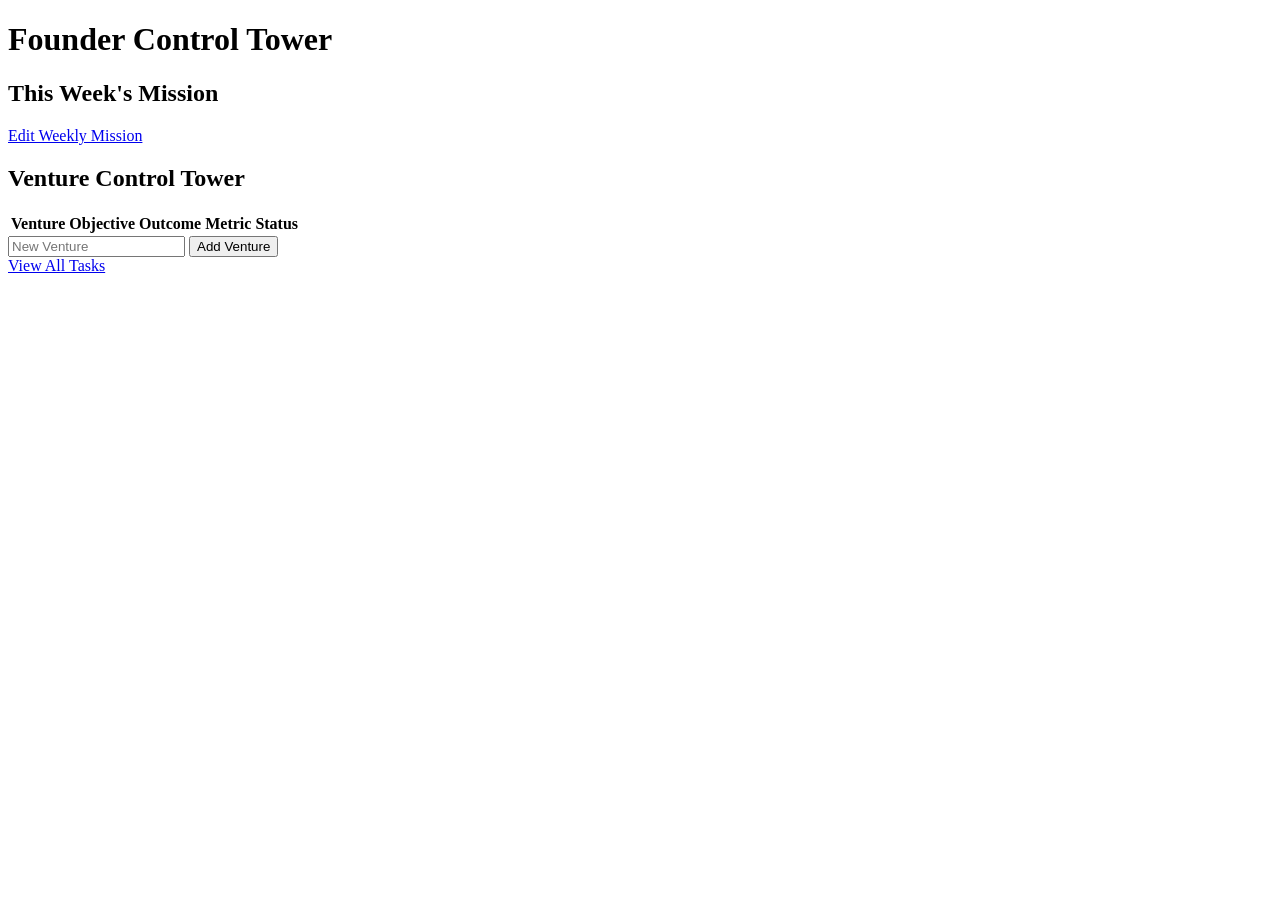
==== index.html @ 8a1f5fe3 "Create index.html" ====
<!DOCTYPE html>
<html>
<head>
<meta name="viewport" content="width=device-width,initial-scale=1">
<title>Founder Control Tower</title>
<link rel="stylesheet" href="css/style.css">
</head>

<body>

<h1>Founder Control Tower</h1>

<section>
<h2>This Week's Mission</h2>
<ul id="missionList"></ul>
<a href="weekly.html">Edit Weekly Mission</a>
</section>

<section>
<h2>Venture Control Tower</h2>

<table>
<thead>
<tr>
<th>Venture</th>
<th>Objective</th>
<th>Outcome</th>
<th>Metric</th>
<th>Status</th>
</tr>
</thead>

<tbody id="ventureTable"></tbody>

</table>

<input id="ventureName" placeholder="New Venture">
<button onclick="addVenture()">Add Venture</button>

</section>

<a href="tasks.html">View All Tasks</a>

<script type="module" src="js/dashboard.js"></script>

</body>
</html>
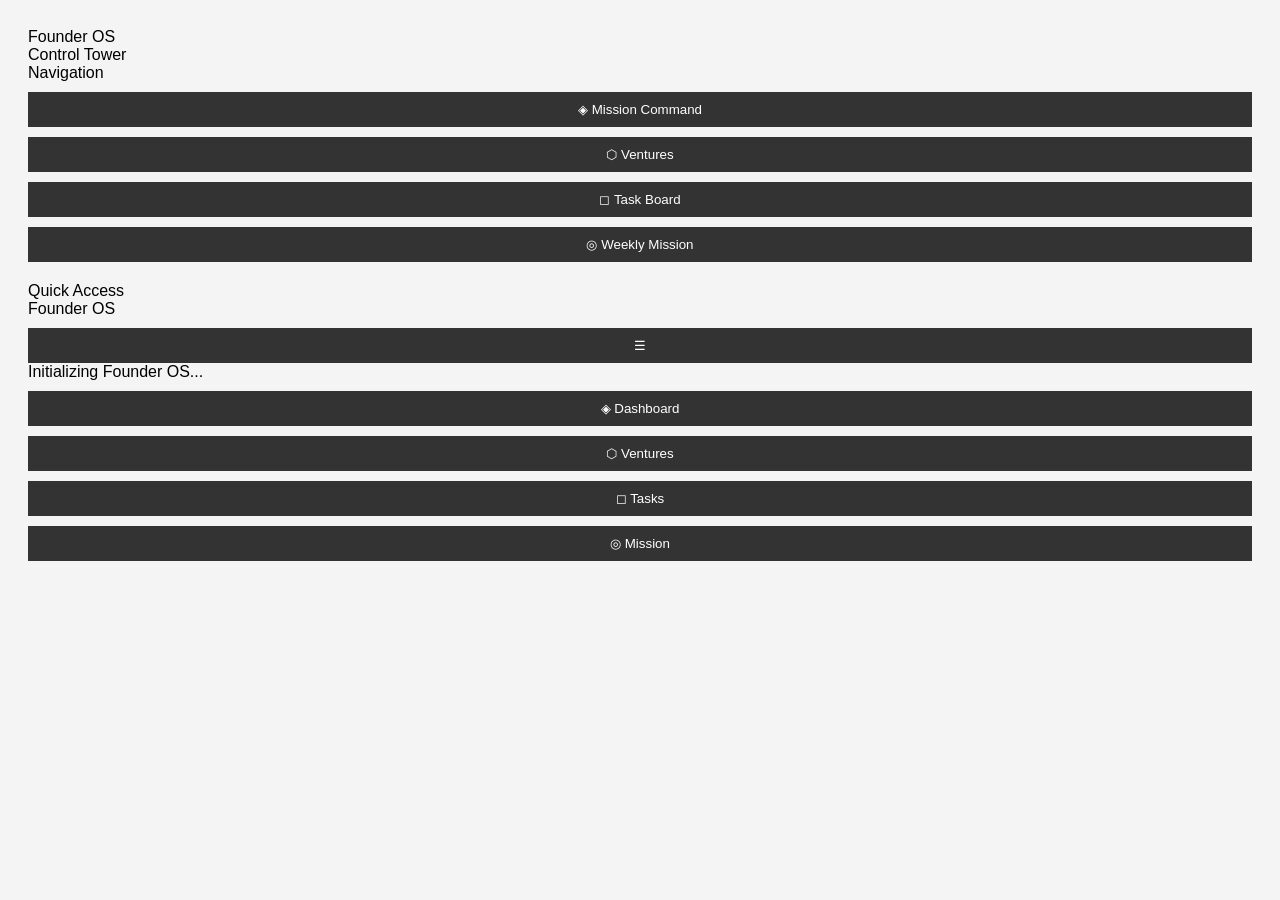
==== commit 1ee2e9a1: "Update index.html" ====
--- a/index.html
+++ b/index.html
@@ -1,47 +1,137 @@
 <!DOCTYPE html>
-<html>
+<html lang="en">
 <head>
-<meta name="viewport" content="width=device-width,initial-scale=1">
-<title>Founder Control Tower</title>
-<link rel="stylesheet" href="css/style.css">
+  <meta charset="UTF-8" />
+  <meta name="viewport" content="width=device-width, initial-scale=1.0" />
+  <title>Founder OS — Control Tower</title>
+  <meta name="description" content="Your personal founder operating system. Mission command, venture tracking, task management." />
+  <link rel="stylesheet" href="css/style.css" />
+  <link rel="icon" type="image/svg+xml" href="data:image/svg+xml,<svg xmlns='http://www.w3.org/2000/svg' viewBox='0 0 32 32'><rect width='32' height='32' rx='6' fill='%2300ff9d'/><text x='50%25' y='50%25' dominant-baseline='central' text-anchor='middle' font-size='20' font-family='monospace' font-weight='bold' fill='%23000'>◈</text></svg>" />
 </head>
-
 <body>
 
-<h1>Founder Control Tower</h1>
+  <div class="app-layout">
 
-<section>
-<h2>This Week's Mission</h2>
-<ul id="missionList"></ul>
-<a href="weekly.html">Edit Weekly Mission</a>
-</section>
+    <!-- ── Sidebar ─────────────────────────────────────────────────────────── -->
+    <aside class="sidebar" id="sidebar">
 
-<section>
-<h2>Venture Control Tower</h2>
+      <div class="sidebar-brand">
+        <div class="sidebar-brand-tag">Founder OS</div>
+        <div class="sidebar-brand-name">Control Tower</div>
+      </div>
 
-<table>
-<thead>
-<tr>
-<th>Venture</th>
-<th>Objective</th>
-<th>Outcome</th>
-<th>Metric</th>
-<th>Status</th>
-</tr>
-</thead>
+      <nav class="sidebar-nav">
 
-<tbody id="ventureTable"></tbody>
+        <div class="sidebar-section-label">Navigation</div>
 
-</table>
+        <button class="nav-item active" data-page="dashboard">
+          <span class="nav-icon">◈</span>
+          Mission Command
+        </button>
 
-<input id="ventureName" placeholder="New Venture">
-<button onclick="addVenture()">Add Venture</button>
+        <button class="nav-item" data-page="ventures">
+          <span class="nav-icon">⬡</span>
+          Ventures
+        </button>
 
-</section>
+        <button class="nav-item" data-page="tasks">
+          <span class="nav-icon">◻</span>
+          Task Board
+        </button>
 
-<a href="tasks.html">View All Tasks</a>
+        <button class="nav-item" data-page="mission">
+          <span class="nav-icon">◎</span>
+          Weekly Mission
+        </button>
 
-<script type="module" src="js/dashboard.js"></script>
+        <div class="sidebar-section-label" style="margin-top:20px;">Quick Access</div>
+
+        <!-- Venture Quick Links - populated by JS -->
+        <div id="quickVentureLinks"></div>
+
+      </nav>
+
+      <div class="sidebar-footer">
+        <div class="date-label" id="sidebarDate"></div>
+      </div>
+
+    </aside>
+
+    <!-- ── Sidebar Overlay (mobile) ───────────────────────────────────────── -->
+    <div class="sidebar-overlay" id="sidebarOverlay" style="display:none;"></div>
+
+    <!-- ── Mobile Top Bar ─────────────────────────────────────────────────── -->
+    <div class="mobile-topbar">
+      <span class="mobile-brand">Founder OS</span>
+      <button class="hamburger" id="menuBtn">☰</button>
+    </div>
+
+    <!-- ── Main Content ───────────────────────────────────────────────────── -->
+    <main class="main-content">
+      <div id="firebaseBanner"></div>
+      <div id="mainContent">
+        <div class="loading-state">
+          <div class="spinner"></div>
+          <span>Initializing Founder OS...</span>
+        </div>
+      </div>
+    </main>
+
+  </div>
+
+  <!-- ── Mobile Bottom Nav ──────────────────────────────────────────────────── -->
+  <nav class="mobile-nav">
+    <div class="mobile-nav-items">
+      <button class="mobile-nav-item active" data-page="dashboard">
+        <span class="mobile-nav-icon">◈</span>
+        Dashboard
+      </button>
+      <button class="mobile-nav-item" data-page="ventures">
+        <span class="mobile-nav-icon">⬡</span>
+        Ventures
+      </button>
+      <button class="mobile-nav-item" data-page="tasks">
+        <span class="mobile-nav-icon">◻</span>
+        Tasks
+      </button>
+      <button class="mobile-nav-item" data-page="mission">
+        <span class="mobile-nav-icon">◎</span>
+        Mission
+      </button>
+    </div>
+  </nav>
+
+  <!-- ── Toast Container ───────────────────────────────────────────────────── -->
+  <div class="toast-container" id="toastContainer"></div>
+
+  <!-- ── App Entry ─────────────────────────────────────────────────────────── -->
+  <script type="module" src="js/app.js"></script>
+
+  <!-- ── Load Quick Venture Links after a tick ─────────────────────────────── -->
+  <script type="module">
+    import DB from "./js/db.js";
+    import { navigate } from "./js/app.js";
+
+    async function populateQuickLinks() {
+      try {
+        const ventures = await DB.getVentures();
+        const container = document.getElementById("quickVentureLinks");
+        if (!container) return;
+        container.innerHTML = ventures.slice(0, 5).map(v => `
+          <button class="nav-item" data-vid="${v.id}" style="font-size:12px;padding:7px 12px;">
+            <span class="nav-icon" style="font-size:10px;">→</span>
+            ${v.name}
+          </button>
+        `).join("");
+        container.querySelectorAll("[data-vid]").forEach(btn => {
+          btn.addEventListener("click", () => navigate("board", btn.dataset.vid));
+        });
+      } catch {}
+    }
+
+    // Populate after app initializes
+    setTimeout(populateQuickLinks, 800);
+  </script>
 
 </body>
 </html>
--- a/css/style.css
+++ b/css/style.css
@@ -0,0 +1,43 @@
+body{
+font-family:Arial;
+padding:20px;
+background:#f4f4f4;
+}
+
+h1,h2{
+color:#222;
+}
+
+table{
+width:100%;
+background:white;
+border-collapse:collapse;
+margin-top:10px;
+}
+
+th,td{
+padding:10px;
+border:1px solid #ddd;
+}
+
+input,button,textarea{
+padding:10px;
+margin-top:10px;
+width:100%;
+}
+
+button{
+background:#333;
+color:white;
+border:none;
+}
+
+ul{
+background:white;
+padding:10px;
+}
+
+li{
+padding:10px;
+border-bottom:1px solid #eee;
+}
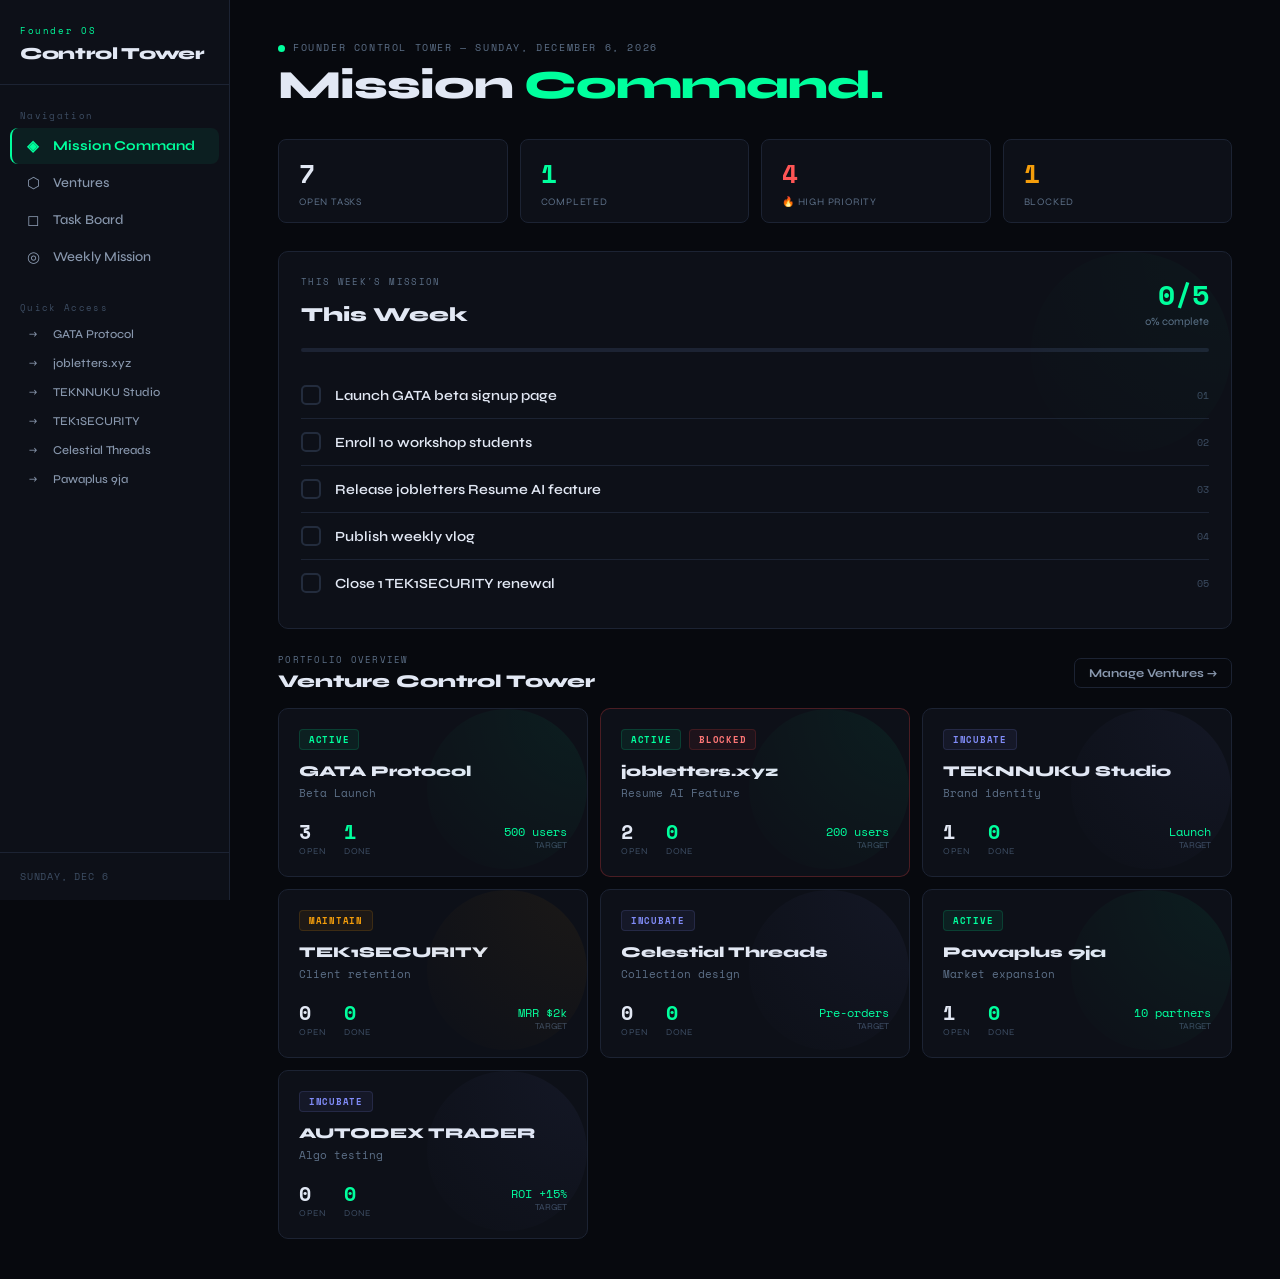
==== commit 3fccb454: "Create index.html" ====
--- a/index.html
+++ b/index.html
@@ -1,137 +1,955 @@
 <!DOCTYPE html>
 <html lang="en">
 <head>
-  <meta charset="UTF-8" />
-  <meta name="viewport" content="width=device-width, initial-scale=1.0" />
-  <title>Founder OS — Control Tower</title>
-  <meta name="description" content="Your personal founder operating system. Mission command, venture tracking, task management." />
-  <link rel="stylesheet" href="css/style.css" />
-  <link rel="icon" type="image/svg+xml" href="data:image/svg+xml,<svg xmlns='http://www.w3.org/2000/svg' viewBox='0 0 32 32'><rect width='32' height='32' rx='6' fill='%2300ff9d'/><text x='50%25' y='50%25' dominant-baseline='central' text-anchor='middle' font-size='20' font-family='monospace' font-weight='bold' fill='%23000'>◈</text></svg>" />
+<meta charset="UTF-8"/>
+<meta name="viewport" content="width=device-width,initial-scale=1.0"/>
+<title>Founder OS — Control Tower</title>
+<link rel="preconnect" href="https://fonts.googleapis.com"/>
+<link rel="preconnect" href="https://fonts.gstatic.com" crossorigin/>
+<link href="https://fonts.googleapis.com/css2?family=Space+Mono:wght@400;700&family=Syne:wght@400;600;700;800&display=swap" rel="stylesheet"/>
+<style>
+*,*::before,*::after{box-sizing:border-box;margin:0;padding:0}
+:root{
+  --bg:#07090e;--surface:#0d1018;--surface2:#12161f;--surface3:#181d28;
+  --border:#1c2333;--border2:#232c3d;
+  --accent:#00ff9d;--accent-dim:#00cc7a;
+  --danger:#ff4444;--warn:#f59e0b;--purple:#818cf8;
+  --text:#e2e8f4;--muted:#3d4d63;--muted2:#5c6f87;--muted3:#8897ad;
+  --font-head:'Syne',sans-serif;--font-mono:'Space Mono',monospace;
+  --radius:10px;--sidebar-w:230px;
+}
+html{scroll-behavior:smooth}
+body{font-family:var(--font-head);background:var(--bg);color:var(--text);min-height:100vh;overflow-x:hidden}
+::-webkit-scrollbar{width:4px;height:4px}
+::-webkit-scrollbar-track{background:var(--bg)}
+::-webkit-scrollbar-thumb{background:var(--border2);border-radius:2px}
+
+@keyframes fadeUp{from{opacity:0;transform:translateY(12px)}to{opacity:1;transform:translateY(0)}}
+@keyframes spin{to{transform:rotate(360deg)}}
+@keyframes pulseDot{0%,100%{opacity:1;transform:scale(1)}50%{opacity:.4;transform:scale(.7)}}
+@keyframes fadeIn{from{opacity:0}to{opacity:1}}
+
+.fade-up{animation:fadeUp .35s ease both}
+.fade-up-2{animation:fadeUp .35s .07s ease both}
+.fade-up-3{animation:fadeUp .35s .14s ease both}
+.fade-up-4{animation:fadeUp .35s .21s ease both}
+
+/* Layout */
+.app{display:flex;min-height:100vh}
+.sidebar{
+  width:var(--sidebar-w);background:var(--surface);border-right:1px solid var(--border);
+  position:fixed;top:0;left:0;bottom:0;display:flex;flex-direction:column;z-index:200;
+  transition:transform .2s ease;
+}
+.sb-brand{padding:24px 20px 20px;border-bottom:1px solid var(--border)}
+.sb-tag{font-family:var(--font-mono);font-size:9px;color:var(--accent);letter-spacing:.18em;margin-bottom:6px}
+.sb-name{font-weight:800;font-size:17px;letter-spacing:-.02em}
+.sb-nav{flex:1;padding:14px 10px;overflow-y:auto}
+.sb-section{font-family:var(--font-mono);font-size:9px;color:var(--muted);letter-spacing:.15em;padding:10px 10px 6px}
+.nav-btn{
+  display:flex;align-items:center;gap:11px;width:100%;padding:9px 12px;margin-bottom:1px;
+  border-radius:8px;border:none;border-left:2px solid transparent;background:transparent;
+  color:var(--muted3);font-family:var(--font-head);font-weight:500;font-size:13.5px;
+  cursor:pointer;text-align:left;transition:all .15s ease;
+}
+.nav-btn:hover{background:var(--surface2);color:var(--text)}
+.nav-btn.active{background:#00ff9d10;color:var(--accent);border-left-color:var(--accent);font-weight:700}
+.nav-icon{font-size:15px;width:18px;text-align:center;flex-shrink:0}
+.sb-footer{padding:16px 20px;border-top:1px solid var(--border);font-family:var(--font-mono);font-size:10px;color:var(--muted);letter-spacing:.08em}
+
+.main{margin-left:var(--sidebar-w);flex:1;padding:40px 48px;min-height:100vh}
+
+/* Mobile */
+.topbar{display:none;position:fixed;top:0;left:0;right:0;height:56px;background:var(--surface);border-bottom:1px solid var(--border);z-index:300;align-items:center;padding:0 16px;justify-content:space-between}
+.topbar-brand{font-weight:800;font-size:15px}
+.hamburger{background:none;border:none;color:var(--text);font-size:22px;cursor:pointer;padding:6px;line-height:1}
+.mobile-nav{display:none;position:fixed;bottom:0;left:0;right:0;background:var(--surface);border-top:1px solid var(--border);z-index:200;padding:8px 0 14px}
+.mobile-nav-items{display:flex}
+.mnav-btn{flex:1;display:flex;flex-direction:column;align-items:center;gap:4px;background:none;border:none;color:var(--muted);cursor:pointer;padding:4px 0;font-family:var(--font-head);font-size:9px;font-weight:700;letter-spacing:.05em;transition:color .15s}
+.mnav-btn.active{color:var(--accent)}
+.mnav-icon{font-size:19px}
+.sb-overlay{display:none;position:fixed;inset:0;background:#000a;z-index:150}
+
+/* Cards */
+.card{background:var(--surface);border:1px solid var(--border);border-radius:var(--radius);padding:22px}
+.card-label{font-family:var(--font-mono);font-size:9px;color:var(--muted2);letter-spacing:.15em;text-transform:uppercase;margin-bottom:14px}
+
+/* Page header */
+.page-sup{font-family:var(--font-mono);font-size:10px;color:var(--muted2);letter-spacing:.16em;text-transform:uppercase;margin-bottom:8px}
+.page-title{font-weight:800;font-size:clamp(26px,4vw,40px);letter-spacing:-.025em;line-height:1.1}
+.accent{color:var(--accent)}
+.page-header{margin-bottom:32px}
+
+/* Stat row */
+.stat-row{display:flex;gap:12px;flex-wrap:wrap;margin-bottom:28px}
+.stat-chip{background:var(--surface);border:1px solid var(--border);border-radius:8px;padding:14px 20px;display:flex;flex-direction:column;gap:4px;flex:1;min-width:110px}
+.chip-val{font-family:var(--font-mono);font-size:26px;font-weight:700}
+.chip-lbl{font-size:10px;color:var(--muted2);letter-spacing:.08em;text-transform:uppercase}
+
+/* Buttons */
+.btn{cursor:pointer;font-family:var(--font-head);font-weight:700;border-radius:7px;border:none;transition:all .15s ease;display:inline-flex;align-items:center;gap:7px;white-space:nowrap}
+.btn-sm{padding:7px 14px;font-size:12px}
+.btn-md{padding:10px 20px;font-size:13px}
+.btn-lg{padding:13px 26px;font-size:14px}
+.btn-primary{background:var(--accent);color:#000;letter-spacing:.03em}
+.btn-primary:hover{background:var(--accent-dim);transform:translateY(-1px)}
+.btn-ghost{background:transparent;border:1px solid var(--border);color:var(--muted3)}
+.btn-ghost:hover{border-color:var(--border2);color:var(--text)}
+.btn-danger{background:transparent;border:1px solid #ff444428;color:var(--danger)}
+.btn-danger:hover{background:#ff444412}
+
+/* Form */
+input,textarea,select{background:var(--surface2);border:1px solid var(--border);color:var(--text);font-family:var(--font-mono);font-size:12px;border-radius:7px;padding:10px 14px;outline:none;width:100%;transition:border-color .15s,box-shadow .15s}
+input:focus,textarea:focus,select:focus{border-color:var(--accent);box-shadow:0 0 0 3px #00ff9d14}
+input::placeholder,textarea::placeholder{color:var(--muted)}
+select option{background:var(--surface2)}
+textarea{resize:vertical;line-height:1.7}
+.form-row{display:flex;gap:10px;flex-wrap:wrap}
+.form-group{display:flex;flex-direction:column;gap:6px;flex:1;min-width:160px}
+.form-label{font-family:var(--font-mono);font-size:10px;color:var(--muted2);letter-spacing:.1em}
+
+/* Tags */
+.tag{display:inline-flex;align-items:center;font-family:var(--font-mono);font-size:9px;font-weight:700;letter-spacing:.08em;padding:3px 9px;border-radius:4px;text-transform:uppercase}
+.tag-active{background:#00ff9d12;color:var(--accent);border:1px solid #00ff9d25}
+.tag-maintain{background:#f59e0b12;color:var(--warn);border:1px solid #f59e0b25}
+.tag-incubate{background:#818cf812;color:var(--purple);border:1px solid #818cf825}
+.tag-blocked{background:#ff444412;color:#ff7777;border:1px solid #ff444428}
+.tag-done{background:#00ff9d10;color:var(--accent);border:1px solid #00ff9d20}
+.tag-pending{background:#ffffff08;color:var(--muted3);border:1px solid var(--border)}
+
+/* Progress */
+.prog-track{height:4px;background:var(--border);border-radius:2px;overflow:hidden}
+.prog-fill{height:100%;border-radius:2px;background:linear-gradient(90deg,var(--accent),#00ccff);transition:width .6s cubic-bezier(.4,0,.2,1)}
+
+/* Venture card */
+.v-card{background:var(--surface);border:1px solid var(--border);border-radius:var(--radius);padding:20px;cursor:pointer;position:relative;overflow:hidden;transition:border-color .15s,transform .15s}
+.v-card:hover{transform:translateY(-2px)}
+.v-glow{position:absolute;top:0;right:0;width:160px;height:160px;pointer-events:none;border-radius:50%;transition:opacity .15s}
+.v-name{font-weight:800;font-size:15px;margin-bottom:5px}
+.v-obj{font-family:var(--font-mono);font-size:11px;color:var(--muted2);margin-bottom:16px}
+.v-stats{display:flex;gap:18px;align-items:center}
+.v-stat-val{font-family:var(--font-mono);font-size:20px;font-weight:700}
+.v-stat-lbl{font-size:9px;color:var(--muted);letter-spacing:.1em}
+.v-metric{margin-left:auto;text-align:right}
+.v-metric-val{font-family:var(--font-mono);font-size:12px;color:var(--accent)}
+.v-metric-lbl{font-size:9px;color:var(--muted)}
+
+/* Task item */
+.task-item{display:flex;align-items:center;gap:13px;background:var(--surface);border:1px solid var(--border);border-radius:8px;padding:13px 16px;transition:border-color .15s,opacity .15s}
+.task-item.done{opacity:.5}
+.task-item:hover{border-color:var(--border2)}
+.task-title{flex:1;font-weight:600;font-size:14px}
+.task-item.done .task-title{text-decoration:line-through;color:var(--muted)}
+.task-actions{display:flex;gap:8px;align-items:center;opacity:0;transition:opacity .15s}
+.task-item:hover .task-actions{opacity:1}
+
+/* Checkbox */
+.chk{width:20px;height:20px;border:2px solid var(--border2);border-radius:5px;flex-shrink:0;display:flex;align-items:center;justify-content:center;cursor:pointer;transition:all .15s}
+.chk.on{background:var(--accent);border-color:var(--accent)}
+.chk.on::after{content:'✓';font-size:12px;color:#000;font-weight:900}
+.chk:hover:not(.on){border-color:var(--accent)}
+
+/* Mission item */
+.m-item{display:flex;align-items:center;gap:14px;padding:13px 0;border-bottom:1px solid var(--border);cursor:pointer}
+.m-item:last-child{border-bottom:none}
+.m-item.done .m-text{text-decoration:line-through;color:var(--muted)}
+.m-text{font-weight:600;font-size:14px;flex:1}
+.m-num{font-family:var(--font-mono);font-size:10px;color:var(--muted);margin-left:auto}
+
+/* Table */
+.dtable{width:100%;border-collapse:collapse}
+.dtable th{text-align:left;padding:10px 14px;font-family:var(--font-mono);font-size:9px;color:var(--muted2);letter-spacing:.14em;text-transform:uppercase;border-bottom:1px solid var(--border);white-space:nowrap}
+.dtable td{padding:13px 14px;border-bottom:1px solid var(--border);font-size:13.5px;vertical-align:middle}
+.dtable tr:last-child td{border-bottom:none}
+.dtable tbody tr{transition:background .15s}
+.dtable tbody tr:hover{background:var(--surface2)}
+
+/* Filter pill */
+.fpill{padding:6px 15px;border-radius:6px;border:1px solid var(--border);background:transparent;color:var(--muted2);font-family:var(--font-head);font-weight:700;font-size:11px;letter-spacing:.06em;cursor:pointer;transition:all .15s}
+.fpill:hover{border-color:var(--border2);color:var(--text)}
+.fpill.on{border-color:var(--accent);background:#00ff9d12;color:var(--accent)}
+
+/* Section header */
+.sec-header{display:flex;justify-content:space-between;align-items:center;margin-bottom:16px;flex-wrap:wrap;gap:10px}
+.sec-title{font-weight:800;font-size:18px}
+.sec-sup{font-family:var(--font-mono);font-size:9px;color:var(--muted2);letter-spacing:.14em;margin-bottom:4px}
+
+/* Grid */
+.grid3{display:grid;grid-template-columns:repeat(auto-fill,minmax(240px,1fr));gap:12px}
+.grid2{display:grid;grid-template-columns:repeat(auto-fill,minmax(300px,1fr));gap:14px}
+
+/* Utils */
+.flex{display:flex}.items-c{align-items:center}.jc-between{justify-content:space-between}
+.gap-8{gap:8px}.gap-12{gap:12px}.gap-16{gap:16px}.flex-1{flex:1}.flex-wrap{flex-wrap:wrap}
+.mb-8{margin-bottom:8px}.mb-12{margin-bottom:12px}.mb-16{margin-bottom:16px}
+.mb-20{margin-bottom:20px}.mb-24{margin-bottom:24px}.mb-32{margin-bottom:32px}
+.mt-8{margin-top:8px}.mt-12{margin-top:12px}.mt-16{margin-top:16px}.mt-20{margin-top:20px}
+.overflow-x{overflow-x:auto}
+.live-dot{width:7px;height:7px;border-radius:50%;background:var(--accent);animation:pulseDot 2s ease-in-out infinite;flex-shrink:0;display:inline-block}
+.back-btn{display:inline-flex;align-items:center;gap:8px;background:none;border:none;color:var(--muted2);font-family:var(--font-head);font-size:13px;cursor:pointer;margin-bottom:22px;padding:0;transition:color .15s}
+.back-btn:hover{color:var(--text)}
+.spinner{width:22px;height:22px;border:2px solid var(--border);border-top-color:var(--accent);border-radius:50%;animation:spin .8s linear infinite}
+.loading-state{display:flex;align-items:center;justify-content:center;gap:12px;padding:60px;color:var(--muted2);font-family:var(--font-mono);font-size:12px}
+.empty-state{text-align:center;padding:60px 20px;color:var(--muted)}
+.empty-icon{font-size:36px;margin-bottom:14px;opacity:.4}
+.empty-text{font-family:var(--font-mono);font-size:12px}
+.divider{height:1px;background:var(--border);margin:24px 0}
+
+/* Toast */
+.toast-wrap{position:fixed;bottom:24px;right:24px;z-index:9999;display:flex;flex-direction:column;gap:8px}
+.toast{background:var(--surface);border:1px solid var(--border);border-left:3px solid var(--accent);border-radius:8px;padding:12px 18px;font-family:var(--font-mono);font-size:12px;color:var(--text);animation:fadeUp .3s ease both;min-width:240px;transition:opacity .3s,transform .3s}
+.toast.err{border-left-color:var(--danger)}
+
+/* Workflow */
+.wf-step{display:flex;gap:16px;align-items:flex-start;padding:14px 0;border-bottom:1px solid var(--border)}
+.wf-step:last-child{border-bottom:none}
+.wf-num{font-family:var(--font-mono);font-size:11px;color:var(--accent);flex-shrink:0;padding-top:2px;min-width:60px}
+.wf-desc{font-size:14px;color:var(--muted3);line-height:1.5}
+
+/* Firebase notice */
+.fb-notice{background:#f59e0b10;border:1px solid #f59e0b30;border-radius:var(--radius);padding:16px 20px;margin-bottom:24px;font-family:var(--font-mono);font-size:11px;color:#f59e0b;line-height:1.7}
+
+/* Responsive */
+@media(max-width:768px){
+  .sidebar{transform:translateX(-100%)}
+  .sidebar.open{transform:translateX(0)}
+  .topbar{display:flex}
+  .mobile-nav{display:block}
+  .main{margin-left:0;padding:76px 16px 90px}
+  .stat-chip{min-width:90px}
+  .grid2,.grid3{grid-template-columns:1fr}
+  .dtable th:nth-child(4),.dtable td:nth-child(4){display:none}
+}
+</style>
 </head>
 <body>
 
-  <div class="app-layout">
-
-    <!-- ── Sidebar ─────────────────────────────────────────────────────────── -->
-    <aside class="sidebar" id="sidebar">
-
-      <div class="sidebar-brand">
-        <div class="sidebar-brand-tag">Founder OS</div>
-        <div class="sidebar-brand-name">Control Tower</div>
-      </div>
-
-      <nav class="sidebar-nav">
-
-        <div class="sidebar-section-label">Navigation</div>
-
-        <button class="nav-item active" data-page="dashboard">
-          <span class="nav-icon">◈</span>
-          Mission Command
-        </button>
-
-        <button class="nav-item" data-page="ventures">
-          <span class="nav-icon">⬡</span>
-          Ventures
-        </button>
-
-        <button class="nav-item" data-page="tasks">
-          <span class="nav-icon">◻</span>
-          Task Board
-        </button>
-
-        <button class="nav-item" data-page="mission">
-          <span class="nav-icon">◎</span>
-          Weekly Mission
-        </button>
-
-        <div class="sidebar-section-label" style="margin-top:20px;">Quick Access</div>
-
-        <!-- Venture Quick Links - populated by JS -->
-        <div id="quickVentureLinks"></div>
-
-      </nav>
-
-      <div class="sidebar-footer">
-        <div class="date-label" id="sidebarDate"></div>
-      </div>
-
-    </aside>
-
-    <!-- ── Sidebar Overlay (mobile) ───────────────────────────────────────── -->
-    <div class="sidebar-overlay" id="sidebarOverlay" style="display:none;"></div>
-
-    <!-- ── Mobile Top Bar ─────────────────────────────────────────────────── -->
-    <div class="mobile-topbar">
-      <span class="mobile-brand">Founder OS</span>
-      <button class="hamburger" id="menuBtn">☰</button>
-    </div>
-
-    <!-- ── Main Content ───────────────────────────────────────────────────── -->
-    <main class="main-content">
-      <div id="firebaseBanner"></div>
-      <div id="mainContent">
-        <div class="loading-state">
-          <div class="spinner"></div>
-          <span>Initializing Founder OS...</span>
+<div class="app">
+
+  <!-- Sidebar -->
+  <aside class="sidebar" id="sidebar">
+    <div class="sb-brand">
+      <div class="sb-tag">Founder OS</div>
+      <div class="sb-name">Control Tower</div>
+    </div>
+    <nav class="sb-nav">
+      <div class="sb-section">Navigation</div>
+      <button class="nav-btn active" data-page="dashboard"><span class="nav-icon">◈</span>Mission Command</button>
+      <button class="nav-btn" data-page="ventures"><span class="nav-icon">⬡</span>Ventures</button>
+      <button class="nav-btn" data-page="tasks"><span class="nav-icon">◻</span>Task Board</button>
+      <button class="nav-btn" data-page="mission"><span class="nav-icon">◎</span>Weekly Mission</button>
+      <div class="sb-section" style="margin-top:16px">Quick Access</div>
+      <div id="quickLinks"></div>
+    </nav>
+    <div class="sb-footer" id="sidebarDate"></div>
+  </aside>
+
+  <div class="sb-overlay" id="overlay"></div>
+
+  <!-- Mobile top bar -->
+  <div class="topbar">
+    <span class="topbar-brand">Founder OS</span>
+    <button class="hamburger" id="menuBtn">☰</button>
+  </div>
+
+  <!-- Main -->
+  <main class="main" id="main">
+    <div class="loading-state"><div class="spinner"></div><span>Initializing Founder OS...</span></div>
+  </main>
+
+</div>
+
+<!-- Mobile bottom nav -->
+<nav class="mobile-nav">
+  <div class="mobile-nav-items">
+    <button class="mnav-btn active" data-page="dashboard"><span class="mnav-icon">◈</span>Dashboard</button>
+    <button class="mnav-btn" data-page="ventures"><span class="mnav-icon">⬡</span>Ventures</button>
+    <button class="mnav-btn" data-page="tasks"><span class="mnav-icon">◻</span>Tasks</button>
+    <button class="mnav-btn" data-page="mission"><span class="mnav-icon">◎</span>Mission</button>
+  </div>
+</nav>
+
+<!-- Toast container -->
+<div class="toast-wrap" id="toasts"></div>
+
+<script>
+// ═══════════════════════════════════════════════════════════
+//  FOUNDER OS — Single File App
+//  All data uses localStorage by default.
+//  To connect Firebase: fill in FIREBASE_CONFIG below.
+// ═══════════════════════════════════════════════════════════
+
+// ── Firebase Config ──────────────────────────────────────────
+// Paste your Firebase project config here to enable cloud sync.
+// Leave as-is to use localStorage (works fine for personal use).
+const FIREBASE_CONFIG = {
+  apiKey:            "",
+  authDomain:        "",
+  projectId:         "",
+  storageBucket:     "",
+  messagingSenderId: "",
+  appId:             ""
+};
+// ─────────────────────────────────────────────────────────────
+
+// ── Default seed data ─────────────────────────────────────────
+const SEED = {
+  ventures:[
+    {id:"gata",      name:"GATA Protocol",    state:"Active",   currentObjective:"Beta Launch",        weeklyOutcome:"Signup page live",      keyMetric:"500 users",   blocked:false},
+    {id:"jobletters",name:"jobletters.xyz",    state:"Active",   currentObjective:"Resume AI Feature",  weeklyOutcome:"AI draft live",         keyMetric:"200 users",   blocked:true},
+    {id:"teknnuku",  name:"TEKNNUKU Studio",   state:"Incubate", currentObjective:"Brand identity",     weeklyOutcome:"Logo + site live",      keyMetric:"Launch",      blocked:false},
+    {id:"tek1sec",   name:"TEK1SECURITY",      state:"Maintain", currentObjective:"Client retention",   weeklyOutcome:"3 renewals closed",     keyMetric:"MRR $2k",     blocked:false},
+    {id:"celestial", name:"Celestial Threads", state:"Incubate", currentObjective:"Collection design",  weeklyOutcome:"5 designs done",        keyMetric:"Pre-orders",  blocked:false},
+    {id:"pawaplus",  name:"Pawaplus 9ja",      state:"Active",   currentObjective:"Market expansion",   weeklyOutcome:"Partner deals signed",  keyMetric:"10 partners", blocked:false},
+    {id:"autodex",   name:"AUTODEX TRADER",    state:"Incubate", currentObjective:"Algo testing",       weeklyOutcome:"Backtest results",      keyMetric:"ROI +15%",    blocked:false},
+  ],
+  tasks:[
+    {id:"t1",ventureId:"gata",      title:"Finish GATANow UI",               priority:"high",   completed:false,createdAt:Date.now()-7000},
+    {id:"t2",ventureId:"gata",      title:"Build community onboarding flow",  priority:"high",   completed:false,createdAt:Date.now()-6000},
+    {id:"t3",ventureId:"gata",      title:"Fix GATA token integration",       priority:"medium", completed:false,createdAt:Date.now()-5000},
+    {id:"t4",ventureId:"gata",      title:"Finish service listing system",    priority:"low",    completed:true, createdAt:Date.now()-4000},
+    {id:"t5",ventureId:"jobletters",title:"Resume AI integration",            priority:"high",   completed:false,createdAt:Date.now()-3000},
+    {id:"t6",ventureId:"jobletters",title:"Landing page redesign",            priority:"medium", completed:false,createdAt:Date.now()-2000},
+    {id:"t7",ventureId:"teknnuku",  title:"Create website wireframes",        priority:"low",    completed:false,createdAt:Date.now()-1000},
+    {id:"t8",ventureId:"pawaplus",  title:"Draft partner agreement",          priority:"high",   completed:false,createdAt:Date.now()},
+  ],
+  mission:{week:"This Week",outcomes:["Launch GATA beta signup page","Enroll 10 workshop students","Release jobletters Resume AI feature","Publish weekly vlog","Close 1 TEK1SECURITY renewal"],checked:{}}
+};
+
+// ── LocalStorage DB ───────────────────────────────────────────
+const LS = "founder_os_v3";
+function lsLoad(){try{const r=localStorage.getItem(LS);return r?JSON.parse(r):JSON.parse(JSON.stringify(SEED))}catch{return JSON.parse(JSON.stringify(SEED))}}
+function lsSave(d){try{localStorage.setItem(LS,JSON.stringify(d))}catch(e){console.warn("LS save failed",e)}}
+function uid(){return Math.random().toString(36).slice(2,10)}
+
+// ── DB API (localStorage) ─────────────────────────────────────
+const DB = {
+  getVentures(){return lsLoad().ventures},
+  addVenture(d){const s=lsLoad();const v={id:uid(),...d};s.ventures.push(v);lsSave(s);return v},
+  updateVenture(id,d){const s=lsLoad();s.ventures=s.ventures.map(v=>v.id===id?{...v,...d}:v);lsSave(s)},
+  deleteVenture(id){const s=lsLoad();s.ventures=s.ventures.filter(v=>v.id!==id);s.tasks=s.tasks.filter(t=>t.ventureId!==id);lsSave(s)},
+  getTasks(vid){const s=lsLoad();return vid?s.tasks.filter(t=>t.ventureId===vid):s.tasks},
+  addTask(d){const s=lsLoad();const t={id:uid(),...d,completed:false,createdAt:Date.now()};s.tasks.push(t);lsSave(s);return t},
+  updateTask(id,d){const s=lsLoad();s.tasks=s.tasks.map(t=>t.id===id?{...t,...d}:t);lsSave(s)},
+  deleteTask(id){const s=lsLoad();s.tasks=s.tasks.filter(t=>t.id!==id);lsSave(s)},
+  getMission(){return lsLoad().mission},
+  saveMission(d){const s=lsLoad();s.mission=d;lsSave(s)},
+  updateChecked(checked){const s=lsLoad();s.mission.checked=checked;lsSave(s)},
+};
+
+// ── Toast ─────────────────────────────────────────────────────
+function toast(msg,type){
+  const c=document.getElementById("toasts");
+  const el=document.createElement("div");
+  el.className="toast"+(type==="err"?" err":"");
+  el.textContent=msg;
+  c.appendChild(el);
+  setTimeout(()=>{el.style.opacity="0";el.style.transform="translateY(6px)"},2200);
+  setTimeout(()=>el.remove(),2600);
+}
+
+// ── Navigation ────────────────────────────────────────────────
+let currentVentureId=null;
+
+function navigate(page,vid){
+  if(vid)currentVentureId=vid;
+
+  // Update nav buttons
+  document.querySelectorAll(".nav-btn,[data-page]").forEach(el=>{
+    if(el.dataset.page)el.classList.toggle("active",el.dataset.page===page);
+  });
+
+  // Close mobile sidebar
+  document.getElementById("sidebar").classList.remove("open");
+  document.getElementById("overlay").style.display="none";
+
+  const main=document.getElementById("main");
+  main.innerHTML='<div class="loading-state"><div class="spinner"></div><span>Loading...</span></div>';
+
+  // Render selected page
+  try{
+    if(page==="dashboard") renderDashboard(main);
+    else if(page==="ventures") renderVentures(main);
+    else if(page==="tasks") renderTasks(main);
+    else if(page==="mission") renderMission(main);
+    else if(page==="board") renderBoard(main,currentVentureId);
+  }catch(err){
+    console.error(err);
+    main.innerHTML='<div class="loading-state" style="color:var(--danger)">Error rendering page — check console.</div>';
+  }
+}
+
+// ── Priority config ───────────────────────────────────────────
+const PRI={
+  high:  {icon:"🔥",label:"High Impact",cls:"priority-high",  color:"#ff5555"},
+  medium:{icon:"⚡",label:"Medium",      cls:"priority-medium",color:"#f59e0b"},
+  low:   {icon:"·", label:"Low",         cls:"priority-low",   color:"#5c6f87"},
+};
+const STATE_TAG={Active:"tag-active",Maintain:"tag-maintain",Incubate:"tag-incubate"};
+const STATE_GLOW={Active:"#00ff9d",Maintain:"#f59e0b",Incubate:"#818cf8"};
+
+// ══════════════════════════════════════════════════════════════
+//  DASHBOARD
+// ══════════════════════════════════════════════════════════════
+function renderDashboard(el){
+  const mission=DB.getMission();
+  const ventures=DB.getVentures();
+  const allTasks=DB.getTasks();
+  const checked=mission.checked||{};
+  const total=mission.outcomes?mission.outcomes.length:0;
+  const doneCount=Object.values(checked).filter(Boolean).length;
+  const pct=total?Math.round((doneCount/total)*100):0;
+
+  const openByV={},doneByV={};
+  allTasks.forEach(t=>{
+    openByV[t.ventureId]=(openByV[t.ventureId]||0)+(t.completed?0:1);
+    doneByV[t.ventureId]=(doneByV[t.ventureId]||0)+(t.completed?1:0);
+  });
+
+  const totalOpen=allTasks.filter(t=>!t.completed).length;
+  const totalDone=allTasks.filter(t=>t.completed).length;
+  const highOpen=allTasks.filter(t=>!t.completed&&t.priority==="high").length;
+  const blocked=ventures.filter(v=>v.blocked).length;
+
+  el.innerHTML=`
+  <div>
+    <div class="page-header fade-up">
+      <div class="page-sup"><span class="live-dot" style="margin-right:8px;vertical-align:middle"></span>FOUNDER CONTROL TOWER — ${new Date().toLocaleDateString("en-US",{weekday:"long",month:"long",day:"numeric",year:"numeric"}).toUpperCase()}</div>
+      <h1 class="page-title">Mission <span class="accent">Command.</span></h1>
+    </div>
+
+    <div class="stat-row fade-up-2">
+      <div class="stat-chip"><span class="chip-val">${totalOpen}</span><span class="chip-lbl">Open Tasks</span></div>
+      <div class="stat-chip"><span class="chip-val" style="color:var(--accent)">${totalDone}</span><span class="chip-lbl">Completed</span></div>
+      <div class="stat-chip"><span class="chip-val" style="color:#ff5555">${highOpen}</span><span class="chip-lbl">🔥 High Priority</span></div>
+      <div class="stat-chip"><span class="chip-val" style="color:var(--warn)">${blocked}</span><span class="chip-lbl">Blocked</span></div>
+    </div>
+
+    <div class="card fade-up-3 mb-24" style="position:relative;overflow:hidden">
+      <div style="position:absolute;top:0;right:0;width:200px;height:200px;background:radial-gradient(circle at top right,#00ff9d07,transparent);pointer-events:none;border-radius:50%"></div>
+      <div class="flex jc-between items-c mb-20">
+        <div>
+          <div class="card-label">THIS WEEK'S MISSION</div>
+          <h2 style="font-weight:800;font-size:20px">${mission.week||"Weekly Outcomes"}</h2>
         </div>
-      </div>
-    </main>
-
-  </div>
-
-  <!-- ── Mobile Bottom Nav ──────────────────────────────────────────────────── -->
-  <nav class="mobile-nav">
-    <div class="mobile-nav-items">
-      <button class="mobile-nav-item active" data-page="dashboard">
-        <span class="mobile-nav-icon">◈</span>
-        Dashboard
-      </button>
-      <button class="mobile-nav-item" data-page="ventures">
-        <span class="mobile-nav-icon">⬡</span>
-        Ventures
-      </button>
-      <button class="mobile-nav-item" data-page="tasks">
-        <span class="mobile-nav-icon">◻</span>
-        Tasks
-      </button>
-      <button class="mobile-nav-item" data-page="mission">
-        <span class="mobile-nav-icon">◎</span>
-        Mission
-      </button>
-    </div>
-  </nav>
-
-  <!-- ── Toast Container ───────────────────────────────────────────────────── -->
-  <div class="toast-container" id="toastContainer"></div>
-
-  <!-- ── App Entry ─────────────────────────────────────────────────────────── -->
-  <script type="module" src="js/app.js"></script>
-
-  <!-- ── Load Quick Venture Links after a tick ─────────────────────────────── -->
-  <script type="module">
-    import DB from "./js/db.js";
-    import { navigate } from "./js/app.js";
-
-    async function populateQuickLinks() {
-      try {
-        const ventures = await DB.getVentures();
-        const container = document.getElementById("quickVentureLinks");
-        if (!container) return;
-        container.innerHTML = ventures.slice(0, 5).map(v => `
-          <button class="nav-item" data-vid="${v.id}" style="font-size:12px;padding:7px 12px;">
-            <span class="nav-icon" style="font-size:10px;">→</span>
-            ${v.name}
-          </button>
-        `).join("");
-        container.querySelectorAll("[data-vid]").forEach(btn => {
-          btn.addEventListener("click", () => navigate("board", btn.dataset.vid));
-        });
-      } catch {}
-    }
-
-    // Populate after app initializes
-    setTimeout(populateQuickLinks, 800);
-  </script>
-
+        <div style="text-align:right">
+          <div style="font-family:var(--font-mono);font-size:28px;font-weight:700;color:var(--accent)" id="mProg">${doneCount}/${total}</div>
+          <div style="font-size:11px;color:var(--muted2)" id="mPct">${pct}% complete</div>
+        </div>
+      </div>
+      <div class="prog-track mb-20"><div class="prog-fill" id="mBar" style="width:${pct}%"></div></div>
+      <div id="mList">
+        ${total===0?`<div class="empty-state"><div class="empty-icon">◎</div><div class="empty-text">No mission set yet.</div><button class="btn btn-sm btn-primary" style="margin-top:12px" onclick="navigate('mission')">Set Weekly Mission →</button></div>`
+        :(mission.outcomes||[]).map((o,i)=>`
+          <div class="m-item${checked[i]?' done':''}" data-mi="${i}">
+            <div class="chk${checked[i]?' on':''}" data-mc="${i}"></div>
+            <span class="m-text">${o}</span>
+            <span class="m-num">${String(i+1).padStart(2,"0")}</span>
+          </div>`).join("")}
+      </div>
+    </div>
+
+    <div class="fade-up-4">
+      <div class="sec-header">
+        <div>
+          <div class="sec-sup">PORTFOLIO OVERVIEW</div>
+          <h2 class="sec-title">Venture Control Tower</h2>
+        </div>
+        <button class="btn btn-sm btn-ghost" onclick="navigate('ventures')">Manage Ventures →</button>
+      </div>
+      <div class="grid3">
+        ${ventures.map(v=>{
+          const open=openByV[v.id]||0,done=doneByV[v.id]||0;
+          const glow=STATE_GLOW[v.state]||"#00ff9d";
+          const tagCls=STATE_TAG[v.state]||"tag-active";
+          return `<div class="v-card" onclick="navigate('board','${v.id}')" style="${v.blocked?'border-color:#ff444440':''}">
+            <div class="v-glow" style="background:radial-gradient(circle at top right,${glow},transparent);opacity:.06"></div>
+            <div class="flex gap-8 mb-12 flex-wrap"><span class="tag ${tagCls}">${v.state}</span>${v.blocked?'<span class="tag tag-blocked">Blocked</span>':''}</div>
+            <div class="v-name">${v.name}</div>
+            <div class="v-obj">${v.currentObjective||"—"}</div>
+            <div class="v-stats">
+              <div><div class="v-stat-val">${open}</div><div class="v-stat-lbl">OPEN</div></div>
+              <div><div class="v-stat-val" style="color:var(--accent)">${done}</div><div class="v-stat-lbl">DONE</div></div>
+              <div class="v-metric"><div class="v-metric-val">${v.keyMetric||"—"}</div><div class="v-metric-lbl">TARGET</div></div>
+            </div>
+          </div>`;
+        }).join("")}
+      </div>
+    </div>
+  </div>`;
+
+  // Mission checkbox events
+  el.querySelectorAll("[data-mc]").forEach(box=>{
+    box.addEventListener("click",e=>{
+      e.stopPropagation();
+      const i=parseInt(box.dataset.mc);
+      checked[i]=!checked[i];
+      box.classList.toggle("on",checked[i]);
+      box.closest(".m-item").classList.toggle("done",checked[i]);
+      const nd=Object.values(checked).filter(Boolean).length;
+      const np=total?Math.round((nd/total)*100):0;
+      document.getElementById("mProg").textContent=`${nd}/${total}`;
+      document.getElementById("mPct").textContent=`${np}% complete`;
+      document.getElementById("mBar").style.width=np+"%";
+      DB.updateChecked({...checked});
+    });
+  });
+
+  // Venture card hover
+  el.querySelectorAll(".v-card").forEach(card=>{
+    const vid=card.getAttribute("onclick").match(/'board','(.+?)'/)[1];
+    const v=ventures.find(x=>x.id===vid);
+    if(!v)return;
+    const glow=STATE_GLOW[v.state]||"#00ff9d";
+    card.addEventListener("mouseenter",()=>{card.style.borderColor=v.blocked?"#ff444440":glow+"60"});
+    card.addEventListener("mouseleave",()=>{card.style.borderColor=v.blocked?"#ff444440":"var(--border)"});
+  });
+
+  // Quick links
+  populateQuickLinks(ventures);
+}
+
+// ══════════════════════════════════════════════════════════════
+//  BOARD (per-venture task board)
+// ══════════════════════════════════════════════════════════════
+function renderBoard(el,vid){
+  const ventures=DB.getVentures();
+  const v=ventures.find(x=>x.id===vid);
+  if(!v){el.innerHTML='<div class="empty-state"><div class="empty-text">Venture not found.</div></div>';return}
+
+  let tasks=DB.getTasks(vid);
+  let fStatus="all",fPri="all";
+
+  const glow=STATE_GLOW[v.state]||"#00ff9d";
+  const tagCls=STATE_TAG[v.state]||"tag-active";
+
+  function getFiltered(){
+    let f=[...tasks];
+    if(fStatus==="pending")f=f.filter(t=>!t.completed);
+    if(fStatus==="done")f=f.filter(t=>t.completed);
+    if(fPri!=="all")f=f.filter(t=>t.priority===fPri);
+    const po={high:0,medium:1,low:2};
+    return f.sort((a,b)=>(po[a.priority]||1)-(po[b.priority]||1));
+  }
+
+  function renderList(){
+    const list=document.getElementById("tList");
+    if(!list)return;
+    const filtered=getFiltered();
+    if(filtered.length===0){list.innerHTML='<div class="empty-state"><div class="empty-icon">◻</div><div class="empty-text">No tasks match filter.</div></div>';return}
+    list.innerHTML=filtered.map(t=>{
+      const p=PRI[t.priority]||PRI.medium;
+      return `<div class="task-item${t.completed?" done":""}" data-tid="${t.id}">
+        <div class="chk${t.completed?" on":""}" data-toggle="${t.id}"></div>
+        <span style="font-size:16px;flex-shrink:0">${p.icon}</span>
+        <span class="task-title">${t.title}</span>
+        <span style="font-family:var(--font-mono);font-size:10px;color:${p.color};flex-shrink:0">${p.label}</span>
+        <div class="task-actions">
+          <span class="tag ${t.completed?"tag-done":"tag-pending"}">${t.completed?"Done":"Pending"}</span>
+          <button class="btn btn-sm btn-danger" data-del="${t.id}">✕</button>
+        </div>
+      </div>`;
+    }).join("");
+
+    list.querySelectorAll("[data-toggle]").forEach(b=>{
+      b.addEventListener("click",()=>{
+        const t=tasks.find(x=>x.id===b.dataset.toggle);if(!t)return;
+        t.completed=!t.completed;
+        DB.updateTask(t.id,{completed:t.completed});
+        updateStats();renderList();
+        toast(t.completed?"✓ Task completed":"Task reopened");
+      });
+    });
+    list.querySelectorAll("[data-del]").forEach(b=>{
+      b.addEventListener("click",()=>{
+        const t=tasks.find(x=>x.id===b.dataset.del);
+        if(!confirm(`Delete "${t?.title}"?`))return;
+        DB.deleteTask(b.dataset.del);
+        tasks=tasks.filter(x=>x.id!==b.dataset.del);
+        updateStats();renderList();toast("Task deleted");
+      });
+    });
+  }
+
+  function updateStats(){
+    const so=document.getElementById("sOpen"),sd=document.getElementById("sDone");
+    if(so)so.textContent=tasks.filter(t=>!t.completed).length;
+    if(sd)sd.textContent=tasks.filter(t=>t.completed).length;
+  }
+
+  el.innerHTML=`
+  <div>
+    <button class="back-btn" onclick="navigate('dashboard')">← Back to Dashboard</button>
+    <div class="page-header fade-up">
+      <div class="flex gap-8 mb-8 flex-wrap">
+        <span class="tag ${tagCls}">${v.state}</span>
+        ${v.blocked?'<span class="tag tag-blocked">Blocked</span>':''}
+      </div>
+      <div class="flex jc-between items-c flex-wrap gap-12">
+        <h1 class="page-title">${v.name}</h1>
+        <div class="flex gap-12">
+          <div class="stat-chip" style="min-width:80px;text-align:center"><span class="chip-val" id="sOpen">${tasks.filter(t=>!t.completed).length}</span><span class="chip-lbl">OPEN</span></div>
+          <div class="stat-chip" style="min-width:80px;text-align:center"><span class="chip-val" id="sDone" style="color:var(--accent)">${tasks.filter(t=>t.completed).length}</span><span class="chip-lbl">DONE</span></div>
+        </div>
+      </div>
+      <div style="font-family:var(--font-mono);font-size:11px;color:var(--muted2);margin-top:8px">${v.currentObjective||"—"} · ${v.weeklyOutcome||"—"} · <span style="color:var(--accent)">${v.keyMetric||"—"}</span></div>
+    </div>
+
+    <div class="card fade-up-2 mb-20">
+      <div class="card-label">ADD TASK</div>
+      <div class="form-row">
+        <div class="form-group" style="flex:3"><input id="tInput" placeholder="Task title..." /></div>
+        <div class="form-group" style="flex:1;min-width:150px">
+          <select id="tPri"><option value="high">🔥 High Impact</option><option value="medium" selected>⚡ Medium</option><option value="low">· Low</option></select>
+        </div>
+        <div style="display:flex;align-items:flex-end"><button class="btn btn-md btn-primary" id="addBtn">+ Add Task</button></div>
+      </div>
+    </div>
+
+    <div class="flex gap-8 mb-16 flex-wrap fade-up-3">
+      <button class="fpill on" data-sf="all">ALL</button>
+      <button class="fpill" data-sf="pending">PENDING</button>
+      <button class="fpill" data-sf="done">DONE</button>
+      <div style="width:1px;height:20px;background:var(--border);margin:0 2px;align-self:center"></div>
+      <button class="fpill on" data-pf="all">ALL PRIORITY</button>
+      <button class="fpill" data-pf="high">🔥 HIGH</button>
+      <button class="fpill" data-pf="medium">⚡ MEDIUM</button>
+      <button class="fpill" data-pf="low">· LOW</button>
+    </div>
+
+    <div id="tList" class="fade-up-4" style="display:flex;flex-direction:column;gap:8px"></div>
+  </div>`;
+
+  renderList();
+
+  // Add task
+  const doAdd=()=>{
+    const title=document.getElementById("tInput").value.trim();
+    if(!title){toast("Task title required","err");return}
+    const t=DB.addTask({ventureId:vid,title,priority:document.getElementById("tPri").value});
+    tasks.push(t);
+    document.getElementById("tInput").value="";
+    updateStats();renderList();toast("✓ Task added");
+  };
+  document.getElementById("addBtn").addEventListener("click",doAdd);
+  document.getElementById("tInput").addEventListener("keydown",e=>{if(e.key==="Enter")doAdd()});
+
+  // Status filters
+  el.querySelectorAll("[data-sf]").forEach(p=>{
+    p.addEventListener("click",()=>{
+      el.querySelectorAll("[data-sf]").forEach(x=>x.classList.remove("on"));
+      p.classList.add("on");fStatus=p.dataset.sf;renderList();
+    });
+  });
+  // Priority filters
+  el.querySelectorAll("[data-pf]").forEach(p=>{
+    p.addEventListener("click",()=>{
+      el.querySelectorAll("[data-pf]").forEach(x=>x.classList.remove("on"));
+      p.classList.add("on");fPri=p.dataset.pf;renderList();
+    });
+  });
+}
+
+// ══════════════════════════════════════════════════════════════
+//  VENTURES MANAGER
+// ══════════════════════════════════════════════════════════════
+function renderVentures(el){
+  const ventures=DB.getVentures();
+
+  el.innerHTML=`
+  <div>
+    <div class="page-header fade-up">
+      <div class="page-sup">PORTFOLIO MANAGEMENT</div>
+      <div class="flex jc-between items-c flex-wrap gap-12">
+        <h1 class="page-title">Venture <span class="accent">Manager.</span></h1>
+        <button class="btn btn-md btn-primary" id="toggleForm">+ New Venture</button>
+      </div>
+    </div>
+
+    <div id="addForm" class="card fade-up mb-24" style="display:none;border-color:#00ff9d25">
+      <div class="card-label" style="color:var(--accent)">NEW VENTURE</div>
+      <div class="form-row mb-12">
+        <div class="form-group"><label class="form-label">NAME *</label><input id="vName" placeholder="e.g. AUTODEX TRADER"/></div>
+        <div class="form-group"><label class="form-label">STATE</label>
+          <select id="vState"><option>Active</option><option>Maintain</option><option>Incubate</option></select>
+        </div>
+      </div>
+      <div class="form-row mb-12">
+        <div class="form-group"><label class="form-label">OBJECTIVE</label><input id="vObj" placeholder="e.g. Beta Launch"/></div>
+        <div class="form-group"><label class="form-label">WEEKLY OUTCOME</label><input id="vOut" placeholder="e.g. Signup page live"/></div>
+        <div class="form-group"><label class="form-label">KEY METRIC</label><input id="vMet" placeholder="e.g. 500 users"/></div>
+      </div>
+      <label style="display:flex;align-items:center;gap:8px;cursor:pointer;font-family:var(--font-mono);font-size:11px;color:var(--muted2);margin-bottom:16px">
+        <input type="checkbox" id="vBlocked" style="width:auto;accent-color:var(--danger)"/> BLOCKED
+      </label>
+      <div class="flex gap-8">
+        <button class="btn btn-md btn-primary" id="saveV">Create Venture</button>
+        <button class="btn btn-md btn-ghost" id="cancelV">Cancel</button>
+      </div>
+    </div>
+
+    <div class="card fade-up-2">
+      <div class="card-label">ALL VENTURES (${ventures.length})</div>
+      <div class="overflow-x">
+        <table class="dtable">
+          <thead><tr><th>Venture</th><th>State</th><th>Objective</th><th>Metric</th><th>Actions</th></tr></thead>
+          <tbody>
+          ${ventures.length===0?`<tr><td colspan="5"><div class="empty-state"><div class="empty-icon">⬡</div><div class="empty-text">No ventures yet.</div></div></td></tr>`
+          :ventures.map(v=>`
+            <tr>
+              <td><div style="font-weight:700;font-size:14px">${v.name}</div>${v.blocked?'<div style="font-family:var(--font-mono);font-size:9px;color:#ff7777;margin-top:2px">BLOCKED</div>':''}</td>
+              <td>
+                <select class="stSel" data-vid="${v.id}" style="width:auto;padding:5px 10px;font-size:11px">
+                  <option${v.state==="Active"?" selected":""}>Active</option>
+                  <option${v.state==="Maintain"?" selected":""}>Maintain</option>
+                  <option${v.state==="Incubate"?" selected":""}>Incubate</option>
+                </select>
+              </td>
+              <td style="font-family:var(--font-mono);font-size:11px;color:var(--muted2)">${v.currentObjective||"—"}</td>
+              <td style="font-family:var(--font-mono);font-size:12px;color:var(--accent)">${v.keyMetric||"—"}</td>
+              <td>
+                <div class="flex gap-8">
+                  <button class="btn btn-sm btn-ghost brdBtn" data-vid="${v.id}">Board →</button>
+                  <button class="btn btn-sm btn-danger delBtn" data-vid="${v.id}" data-name="${v.name}">✕</button>
+                </div>
+              </td>
+            </tr>`).join("")}
+          </tbody>
+        </table>
+      </div>
+    </div>
+
+    <div class="card fade-up-3 mt-16">
+      <div class="card-label">DISTRIBUTION ENGINES</div>
+      <div class="grid3">
+        ${[["📢","Poverty2Prosperity","Core audience channel"],["⭕","Inner Circle","Premium community"],["🎬","Weekly Vlog","Video content engine"],["🌐","Social Media","Reach & awareness"]].map(([icon,name,desc])=>`
+          <div style="background:var(--surface2);border:1px solid var(--border);border-radius:8px;padding:16px;display:flex;align-items:center;gap:12px">
+            <span style="font-size:22px">${icon}</span>
+            <div><div style="font-weight:700;font-size:13px">${name}</div><div style="font-family:var(--font-mono);font-size:10px;color:var(--muted2)">${desc}</div></div>
+          </div>`).join("")}
+      </div>
+    </div>
+  </div>`;
+
+  el.querySelector("#toggleForm").addEventListener("click",()=>{const f=el.querySelector("#addForm");f.style.display=f.style.display==="none"?"block":"none"});
+  el.querySelector("#cancelV").addEventListener("click",()=>{el.querySelector("#addForm").style.display="none"});
+  el.querySelector("#saveV").addEventListener("click",()=>{
+    const name=el.querySelector("#vName").value.trim();
+    if(!name){toast("Name required","err");return}
+    DB.addVenture({name,state:el.querySelector("#vState").value,currentObjective:el.querySelector("#vObj").value.trim(),weeklyOutcome:el.querySelector("#vOut").value.trim(),keyMetric:el.querySelector("#vMet").value.trim(),blocked:el.querySelector("#vBlocked").checked});
+    toast(`✓ ${name} added`);navigate("ventures");
+  });
+  el.querySelectorAll(".stSel").forEach(s=>{s.addEventListener("change",()=>{DB.updateVenture(s.dataset.vid,{state:s.value});toast("State updated")})});
+  el.querySelectorAll(".brdBtn").forEach(b=>{b.addEventListener("click",()=>navigate("board",b.dataset.vid))});
+  el.querySelectorAll(".delBtn").forEach(b=>{
+    b.addEventListener("click",()=>{
+      if(!confirm(`Delete "${b.dataset.name}" and all its tasks?`))return;
+      DB.deleteVenture(b.dataset.vid);toast(`${b.dataset.name} removed`);navigate("ventures");
+    });
+  });
+}
+
+// ══════════════════════════════════════════════════════════════
+//  GLOBAL TASK TABLE
+// ══════════════════════════════════════════════════════════════
+function renderTasks(el){
+  const ventures=DB.getVentures();
+  let allTasks=DB.getTasks();
+  const vMap={};ventures.forEach(v=>{vMap[v.id]=v.name});
+  let fStatus="all",fVenture="all",fPri="all";
+  const high=allTasks.filter(t=>t.priority==="high"&&!t.completed).length;
+
+  function getFiltered(){
+    let f=[...allTasks];
+    if(fStatus==="pending")f=f.filter(t=>!t.completed);
+    if(fStatus==="done")f=f.filter(t=>t.completed);
+    if(fVenture!=="all")f=f.filter(t=>t.ventureId===fVenture);
+    if(fPri!=="all")f=f.filter(t=>t.priority===fPri);
+    const po={high:0,medium:1,low:2};
+    return f.sort((a,b)=>(po[a.priority]||1)-(po[b.priority]||1));
+  }
+
+  function renderTable(){
+    const tbody=document.getElementById("gBody");
+    const countEl=document.getElementById("tCount");
+    if(!tbody)return;
+    const f=getFiltered();
+    if(countEl)countEl.textContent=`${f.length} task${f.length!==1?"s":""}`;
+    if(f.length===0){tbody.innerHTML=`<tr><td colspan="5"><div class="empty-state"><div class="empty-icon">◻</div><div class="empty-text">No tasks match filters.</div></div></td></tr>`;return}
+    tbody.innerHTML=f.map(t=>{
+      const p=PRI[t.priority]||PRI.medium;
+      return `<tr style="opacity:${t.completed?.55:1}">
+        <td><div class="chk${t.completed?" on":""}" data-toggle="${t.id}"></div></td>
+        <td><button class="vlink" data-vid="${t.ventureId}" style="background:none;border:none;color:var(--accent);font-family:var(--font-head);font-weight:700;font-size:13px;cursor:pointer;padding:0">${vMap[t.ventureId]||t.ventureId}</button></td>
+        <td style="font-weight:600;font-size:14px;${t.completed?"text-decoration:line-through;color:var(--muted)":""}">${t.title}</td>
+        <td style="font-family:var(--font-mono);font-size:11px;color:${p.color}">${p.icon} ${p.label}</td>
+        <td><span class="tag ${t.completed?"tag-done":"tag-pending"}">${t.completed?"Done":"Pending"}</span></td>
+      </tr>`;
+    }).join("");
+
+    tbody.querySelectorAll("[data-toggle]").forEach(b=>{
+      b.addEventListener("click",()=>{
+        const t=allTasks.find(x=>x.id===b.dataset.toggle);if(!t)return;
+        t.completed=!t.completed;DB.updateTask(t.id,{completed:t.completed});
+        renderTable();toast(t.completed?"✓ Completed":"Reopened");
+      });
+    });
+    tbody.querySelectorAll(".vlink").forEach(b=>{b.addEventListener("click",()=>navigate("board",b.dataset.vid))});
+  }
+
+  el.innerHTML=`
+  <div>
+    <div class="page-header fade-up">
+      <div class="page-sup">CROSS-VENTURE VIEW</div>
+      <div class="flex jc-between items-c flex-wrap gap-12">
+        <h1 class="page-title">Open <span class="accent">Task Board.</span></h1>
+        ${high>0?`<div style="background:#ff444412;border:1px solid #ff444428;border-radius:8px;padding:12px 18px;display:flex;align-items:center;gap:12px"><span style="font-size:20px">🔥</span><div><div style="font-family:var(--font-mono);font-size:20px;font-weight:700;color:#ff5555">${high}</div><div style="font-size:10px;color:var(--muted2);letter-spacing:.08em">HIGH PRIORITY OPEN</div></div></div>`:""}
+      </div>
+    </div>
+
+    <div class="card fade-up-2 mb-20">
+      <div class="form-row" style="align-items:flex-end">
+        <div class="form-group" style="flex:2">
+          <label class="form-label">FILTER BY VENTURE</label>
+          <select id="vFilter">
+            <option value="all">All Ventures</option>
+            ${ventures.map(v=>`<option value="${v.id}">${v.name}</option>`).join("")}
+          </select>
+        </div>
+        <div class="form-group">
+          <label class="form-label">PRIORITY</label>
+          <select id="pFilter">
+            <option value="all">All Priorities</option>
+            <option value="high">🔥 High</option>
+            <option value="medium">⚡ Medium</option>
+            <option value="low">· Low</option>
+          </select>
+        </div>
+        <div style="display:flex;gap:6px;flex-wrap:wrap;padding-bottom:1px">
+          <button class="fpill on" data-sf="all">ALL</button>
+          <button class="fpill" data-sf="pending">PENDING</button>
+          <button class="fpill" data-sf="done">DONE</button>
+        </div>
+      </div>
+    </div>
+
+    <div class="card fade-up-3">
+      <div class="flex jc-between items-c mb-16">
+        <div class="card-label" style="margin-bottom:0">TASKS</div>
+        <span id="tCount" style="font-family:var(--font-mono);font-size:11px;color:var(--muted2)"></span>
+      </div>
+      <div class="overflow-x">
+        <table class="dtable">
+          <thead><tr><th style="width:40px"></th><th>Venture</th><th>Task</th><th>Priority</th><th>Status</th></tr></thead>
+          <tbody id="gBody"></tbody>
+        </table>
+      </div>
+    </div>
+  </div>`;
+
+  renderTable();
+  el.querySelector("#vFilter").addEventListener("change",e=>{fVenture=e.target.value;renderTable()});
+  el.querySelector("#pFilter").addEventListener("change",e=>{fPri=e.target.value;renderTable()});
+  el.querySelectorAll("[data-sf]").forEach(p=>{p.addEventListener("click",()=>{el.querySelectorAll("[data-sf]").forEach(x=>x.classList.remove("on"));p.classList.add("on");fStatus=p.dataset.sf;renderTable()})});
+}
+
+// ══════════════════════════════════════════════════════════════
+//  WEEKLY MISSION
+// ══════════════════════════════════════════════════════════════
+function renderMission(el){
+  const m=DB.getMission();
+
+  el.innerHTML=`
+  <div>
+    <div class="page-header fade-up">
+      <div class="page-sup">SUNDAY PLANNING RITUAL</div>
+      <h1 class="page-title">Weekly Mission <span class="accent">Command.</span></h1>
+    </div>
+
+    <div class="card fade-up-2 mb-20" style="max-width:700px">
+      <div class="card-label">WEEK LABEL</div>
+      <input id="wLabel" value="${m.week||""}" placeholder="e.g. March 10 – 16" style="margin-bottom:24px"/>
+      <div class="card-label">MISSION-CRITICAL OUTCOMES — ONE PER LINE</div>
+      <div style="font-family:var(--font-mono);font-size:11px;color:var(--muted2);margin-bottom:10px">These become your daily mission checklist on the dashboard.</div>
+      <textarea id="wText" rows="10" placeholder="Launch GATA beta page&#10;Enroll 10 workshop students&#10;Release jobletters feature&#10;Publish weekly vlog">${(m.outcomes||[]).join("\n")}</textarea>
+      <div class="flex items-c gap-16 mt-16 flex-wrap">
+        <button class="btn btn-lg btn-primary" id="saveM">Save Mission →</button>
+        <button class="btn btn-md btn-ghost" id="clearM">Clear All</button>
+        <span id="savedMsg" style="font-family:var(--font-mono);font-size:12px;color:var(--accent);opacity:0;transition:opacity .3s">✓ Saved to Control Tower</span>
+      </div>
+    </div>
+
+    <div class="card fade-up-3 mb-20" style="max-width:700px">
+      <div class="card-label">CURRENT MISSION PREVIEW</div>
+      <div id="preview">
+        ${(m.outcomes||[]).length===0
+          ?'<div class="empty-state"><div class="empty-icon">◎</div><div class="empty-text">No outcomes set yet.</div></div>'
+          :(m.outcomes||[]).map((o,i)=>`<div style="display:flex;align-items:center;gap:14px;padding:12px 0;border-bottom:1px solid var(--border)"><span style="font-family:var(--font-mono);font-size:11px;color:var(--accent);min-width:24px">${String(i+1).padStart(2,"0")}</span><span style="font-weight:600;font-size:14px">${o}</span></div>`).join("")}
+      </div>
+    </div>
+
+    <div class="card fade-up-4" style="max-width:700px">
+      <div class="card-label">YOUR FOUNDER WORKFLOW</div>
+      <div class="wf-step"><span class="wf-num">SUNDAY</span><span class="wf-desc">Define your 3–5 mission-critical outcomes. These are the only things that truly matter this week.</span></div>
+      <div class="wf-step"><span class="wf-num">DAILY</span><span class="wf-desc">Open the Dashboard. Only work on tasks that directly drive your weekly outcomes. Ignore everything else.</span></div>
+      <div class="wf-step"><span class="wf-num">TRACKING</span><span class="wf-desc">Check off outcomes as completed. Your progress bar on the Dashboard updates in real time.</span></div>
+      <div class="wf-step"><span class="wf-num">REVIEW</span><span class="wf-desc">Every Friday: review what shipped vs what didn't. Carry unfinished outcomes to next week.</span></div>
+    </div>
+  </div>`;
+
+  el.querySelector("#saveM").addEventListener("click",()=>{
+    const week=el.querySelector("#wLabel").value.trim();
+    const outcomes=el.querySelector("#wText").value.split("\n").map(s=>s.trim()).filter(Boolean);
+    if(!outcomes.length){toast("Add at least one outcome","err");return}
+    DB.saveMission({week:week||"This Week",outcomes,checked:{}});
+    toast("✓ Mission saved to Control Tower");
+    const msg=el.querySelector("#savedMsg");msg.style.opacity="1";setTimeout(()=>{msg.style.opacity="0"},2500);
+    el.querySelector("#preview").innerHTML=outcomes.map((o,i)=>`<div style="display:flex;align-items:center;gap:14px;padding:12px 0;border-bottom:1px solid var(--border)"><span style="font-family:var(--font-mono);font-size:11px;color:var(--accent);min-width:24px">${String(i+1).padStart(2,"0")}</span><span style="font-weight:600;font-size:14px">${o}</span></div>`).join("");
+  });
+  el.querySelector("#clearM").addEventListener("click",()=>{if(confirm("Clear all outcomes?")){el.querySelector("#wText").value="";el.querySelector("#wLabel").value=""}});
+}
+
+// ── Quick Links ───────────────────────────────────────────────
+function populateQuickLinks(ventures){
+  const c=document.getElementById("quickLinks");
+  if(!c)return;
+  c.innerHTML=(ventures||[]).slice(0,6).map(v=>`
+    <button class="nav-btn" style="font-size:12px;padding:7px 12px" data-qlid="${v.id}">
+      <span class="nav-icon" style="font-size:10px">→</span>${v.name}
+    </button>`).join("");
+  c.querySelectorAll("[data-qlid]").forEach(b=>{b.addEventListener("click",()=>navigate("board",b.dataset.qlid))});
+}
+
+// ── Init ──────────────────────────────────────────────────────
+function init(){
+  // Date in sidebar
+  const dateEl=document.getElementById("sidebarDate");
+  if(dateEl)dateEl.textContent=new Date().toLocaleDateString("en-US",{weekday:"long",month:"short",day:"numeric"}).toUpperCase();
+
+  // Nav buttons
+  document.querySelectorAll("[data-page]").forEach(el=>{
+    el.addEventListener("click",()=>{
+      const page=el.dataset.page;
+      if(page)navigate(page);
+    });
+  });
+
+  // Mobile menu
+  document.getElementById("menuBtn").addEventListener("click",()=>{
+    document.getElementById("sidebar").classList.toggle("open");
+    document.getElementById("overlay").style.display="block";
+  });
+  document.getElementById("overlay").addEventListener("click",()=>{
+    document.getElementById("sidebar").classList.remove("open");
+    document.getElementById("overlay").style.display="none";
+  });
+
+  // Kick off
+  navigate("dashboard");
+}
+
+// Run immediately — no DOMContentLoaded needed for inline scripts
+init();
+</script>
 </body>
 </html>
